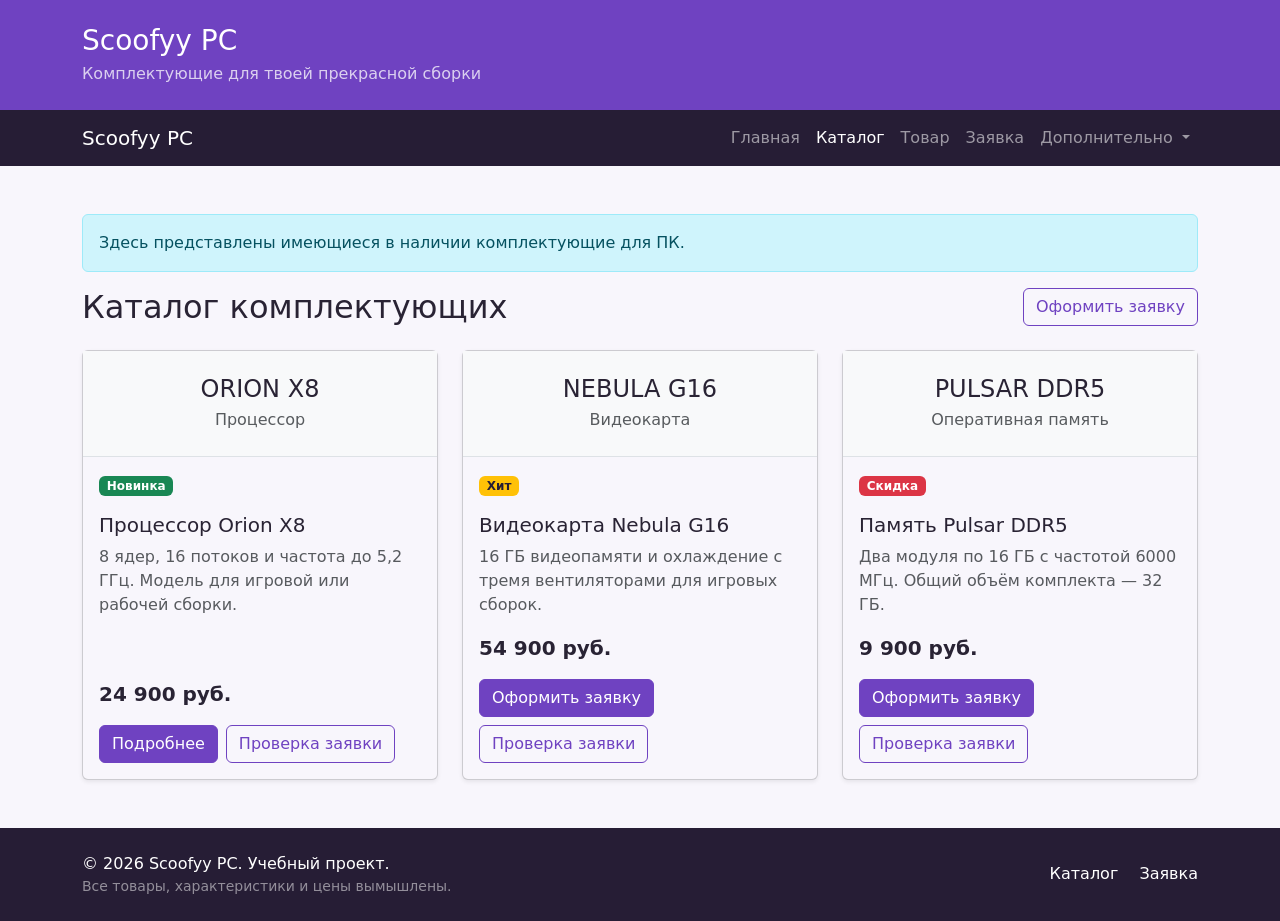
==== catalog.html @ 523357af "feat: complete Bootstrap components pages" ====
<!DOCTYPE html>
<html lang="ru">
<head>
    <meta charset="UTF-8">
    <meta name="viewport" content="width=device-width, initial-scale=1.0">

    <title>Каталог — Scoofyy PC</title>

    <link
        href="https://cdn.jsdelivr.net/npm/bootstrap@5.3.8/dist/css/bootstrap.min.css"
        rel="stylesheet"
    >
    <link rel="stylesheet" href="css/custom.css">
</head>

<body>
    <header class="bg-primary text-white py-4">
        <div class="container">
            <p class="h3 mb-1">Scoofyy PC</p>
            <p class="mb-0 opacity-75">
                Комплектующие для твоей прекрасной сборки
            </p>
        </div>
    </header>

    <nav
        class="navbar navbar-expand-lg navbar-dark bg-dark"
        aria-label="Основная навигация"
    >
        <div class="container">
            <a class="navbar-brand" href="index.html">Scoofyy PC</a>

            <button
                class="navbar-toggler"
                type="button"
                data-bs-toggle="collapse"
                data-bs-target="#mainNavbar"
                aria-controls="mainNavbar"
                aria-expanded="false"
                aria-label="Переключить навигацию"
            >
                <span class="navbar-toggler-icon"></span>
            </button>

            <div class="collapse navbar-collapse" id="mainNavbar">
                <ul class="navbar-nav ms-auto">
                    <li class="nav-item">
                        <a class="nav-link" href="index.html">Главная</a>
                    </li>

                    <li class="nav-item">
                        <a
                            class="nav-link active"
                            aria-current="page"
                            href="catalog.html"
                        >
                            Каталог
                        </a>
                    </li>

                    <li class="nav-item">
                        <a class="nav-link" href="product.html">Товар</a>
                    </li>

                    <li class="nav-item">
                        <a class="nav-link" href="order.html">Заявка</a>
                    </li>

                    <li class="nav-item dropdown">
                        <button
                            class="nav-link dropdown-toggle"
                            type="button"
                            data-bs-toggle="dropdown"
                            aria-expanded="false"
                        >
                            Дополнительно
                        </button>

                        <ul class="dropdown-menu">
                            <li>
                                <a class="dropdown-item" href="catalog.html">
                                    Все товары
                                </a>
                            </li>
                            <li>
                                <a class="dropdown-item" href="order.html">
                                    Оформить заявку
                                </a>
                            </li>
                            <li>
                                <a class="dropdown-item" href="index.html#popular">
                                    Популярные товары
                                </a>
                            </li>
                        </ul>
                    </li>
                </ul>
            </div>
        </div>
    </nav>

    <main class="container my-5">
        <div class="alert alert-info" role="alert">
            Здесь представлены имеющиеся в наличии комплектующие для ПК.
        </div>

        <div class="d-flex flex-wrap justify-content-between align-items-center gap-3 mb-4">
            <h1 class="h2 mb-0">Каталог комплектующих</h1>

            <a class="btn btn-outline-primary" href="order.html">
                Оформить заявку
            </a>
        </div>

        <div class="row g-4">
            <div class="col-12 col-md-6 col-lg-4">
                <article class="card h-100 shadow-sm">
                    <div class="bg-light border-bottom p-4 text-center">
                        <p class="h4 mb-1">ORION X8</p>
                        <p class="text-muted mb-0">Процессор</p>
                    </div>

                    <div class="card-body d-flex flex-column">
                        <div class="mb-3">
                            <span class="badge bg-success">Новинка</span>
                        </div>

                        <h2 class="card-title h5">Процессор Orion X8</h2>

                        <p class="card-text text-muted">
                            8 ядер, 16 потоков и частота до 5,2 ГГц.
                            Модель для игровой или рабочей сборки.
                        </p>

                        <p class="fw-bold fs-5 mt-auto">24 900 руб.</p>

                        <div class="d-flex flex-wrap gap-2">
                            <a class="btn btn-primary" href="product.html">
                                Подробнее
                            </a>

                            <button
                                class="btn btn-outline-primary"
                                type="button"
                                data-bs-toggle="modal"
                                data-bs-target="#orderModal"
                            >
                                Проверка заявки
                            </button>
                        </div>
                    </div>
                </article>
            </div>

            <div class="col-12 col-md-6 col-lg-4">
                <article class="card h-100 shadow-sm">
                    <div class="bg-light border-bottom p-4 text-center">
                        <p class="h4 mb-1">NEBULA G16</p>
                        <p class="text-muted mb-0">Видеокарта</p>
                    </div>

                    <div class="card-body d-flex flex-column">
                        <div class="mb-3">
                            <span class="badge bg-warning text-dark">Хит</span>
                        </div>

                        <h2 class="card-title h5">Видеокарта Nebula G16</h2>

                        <p class="card-text text-muted">
                            16 ГБ видеопамяти и охлаждение с тремя
                            вентиляторами для игровых сборок.
                        </p>

                        <p class="fw-bold fs-5 mt-auto">54 900 руб.</p>

                        <div class="d-flex flex-wrap gap-2">
                            <a class="btn btn-primary" href="order.html">
                                Оформить заявку
                            </a>

                            <button
                                class="btn btn-outline-primary"
                                type="button"
                                data-bs-toggle="modal"
                                data-bs-target="#orderModal"
                            >
                                Проверка заявки
                            </button>
                        </div>
                    </div>
                </article>
            </div>

            <div class="col-12 col-md-6 col-lg-4">
                <article class="card h-100 shadow-sm">
                    <div class="bg-light border-bottom p-4 text-center">
                        <p class="h4 mb-1">PULSAR DDR5</p>
                        <p class="text-muted mb-0">Оперативная память</p>
                    </div>

                    <div class="card-body d-flex flex-column">
                        <div class="mb-3">
                            <span class="badge bg-danger">Скидка</span>
                        </div>

                        <h2 class="card-title h5">Память Pulsar DDR5</h2>

                        <p class="card-text text-muted">
                            Два модуля по 16 ГБ с частотой 6000 МГц.
                            Общий объём комплекта — 32 ГБ.
                        </p>

                        <p class="fw-bold fs-5 mt-auto">9 900 руб.</p>

                        <div class="d-flex flex-wrap gap-2">
                            <a class="btn btn-primary" href="order.html">
                                Оформить заявку
                            </a>

                            <button
                                class="btn btn-outline-primary"
                                type="button"
                                data-bs-toggle="modal"
                                data-bs-target="#orderModal"
                            >
                                Проверка заявки
                            </button>
                        </div>
                    </div>
                </article>
            </div>
        </div>
    </main>

    <footer class="bg-dark text-white py-4 mt-5">
        <div class="container">
            <div class="row align-items-center g-3">
                <div class="col-12 col-md-8">
                    <p class="mb-0">
                        &copy; 2026 Scoofyy PC. Учебный проект.
                    </p>
                    <p class="small mb-0 text-white-50">
                        Все товары, характеристики и цены вымышлены.
                    </p>
                </div>

                <div class="col-12 col-md-4 text-md-end">
                    <a
                        class="text-white text-decoration-none me-3"
                        href="catalog.html"
                    >
                        Каталог
                    </a>
                    <a class="text-white text-decoration-none" href="order.html">
                        Заявка
                    </a>
                </div>
            </div>
        </div>
    </footer>

    <div
        class="modal fade"
        id="orderModal"
        tabindex="-1"
        aria-labelledby="orderModalLabel"
        aria-hidden="true"
    >
        <div class="modal-dialog modal-dialog-centered modal-dialog-scrollable">
            <div class="modal-content">
                <div class="modal-header">
                    <h2 class="modal-title h5" id="orderModalLabel">
                        Проверка заявки
                    </h2>

                    <button
                        class="btn-close"
                        type="button"
                        data-bs-dismiss="modal"
                        aria-label="Закрыть"
                    ></button>
                </div>

                <div class="modal-body">
                    <p class="text-muted">
                        Заполни поля и нажми «Проверить данные».
                        Форма проверяет заполнение, но не отправляет заявку.
                        Поля со звёздочкой обязательны.
                    </p>

                    <form
                        id="quickOrderForm"
                        onsubmit="event.preventDefault(); document.getElementById('quickOrderMessage').hidden = false;"
                        oninput="document.getElementById('quickOrderMessage').hidden = true;"
                        onreset="document.getElementById('quickOrderMessage').hidden = true;"
                    >
                        <div class="mb-3">
                            <label class="form-label" for="modal-name">
                                Имя *
                            </label>

                            <input
                                class="form-control"
                                id="modal-name"
                                name="name"
                                type="text"
                                minlength="2"
                                autocomplete="given-name"
                                placeholder="Например, Алексей"
                                required
                            >
                        </div>

                        <div class="mb-3">
                            <label class="form-label" for="modal-phone">
                                Телефон *
                            </label>

                            <div class="input-group">
                                <span class="input-group-text">+7</span>

                                <input
                                    class="form-control"
                                    id="modal-phone"
                                    name="phone"
                                    type="tel"
                                    inputmode="numeric"
                                    placeholder="9001234567"
                                    pattern="[0-9]{10}"
                                    aria-describedby="modalPhoneHelp"
                                    required
                                >
                            </div>

                            <div class="form-text" id="modalPhoneHelp">
                                10 цифр после +7, без пробелов и скобок.
                            </div>
                        </div>

                        <div class="mb-3">
                            <label class="form-label" for="modal-product">
                                Товар *
                            </label>

                            <select
                                class="form-select"
                                id="modal-product"
                                name="product"
                                required
                            >
                                <option value="">Выберите товар</option>
                                <option value="orion-x8">
                                    Процессор Orion X8
                                </option>
                                <option value="nebula-g16">
                                    Видеокарта Nebula G16
                                </option>
                                <option value="pulsar-ddr5">
                                    Память Pulsar DDR5
                                </option>
                            </select>
                        </div>

                        <div class="form-check mb-3">
                            <input
                                class="form-check-input"
                                id="modal-agree"
                                name="agreement"
                                type="checkbox"
                                required
                            >

                            <label class="form-check-label" for="modal-agree">
                                Согласен на обработку данных *
                            </label>
                        </div>

                        <div
                            class="alert alert-success mb-0"
                            id="quickOrderMessage"
                            role="alert"
                            hidden
                        >
                            Проверка пройдена успешно: поля заполнены корректно.
                        </div>
                    </form>
                </div>

                <div class="modal-footer">
                    <button
                        class="btn btn-secondary"
                        type="button"
                        data-bs-dismiss="modal"
                    >
                        Закрыть
                    </button>

                    <button
                        class="btn btn-primary"
                        type="submit"
                        form="quickOrderForm"
                    >
                        Проверить данные
                    </button>
                </div>
            </div>
        </div>
    </div>

    <script
        src="https://cdn.jsdelivr.net/npm/bootstrap@5.3.8/dist/js/bootstrap.bundle.min.js"
    ></script>
</body>
</html>
---- css/custom.css ----
/* Основные цвета Bootstrap */
:root {
    --bs-primary: #6f42c1;
    --bs-primary-rgb: 111, 66, 193;

    --bs-link-color: #6f42c1;
    --bs-link-color-rgb: 111, 66, 193;

    --bs-link-hover-color: #59359a;
    --bs-link-hover-color-rgb: 89, 53, 154;

    --bs-body-color: #292334;
    --bs-body-bg: #f8f6fc;

    --bs-dark-rgb: 38, 29, 53;
}

/* Общие настройки страницы */
body {
    min-height: 100vh;
}

/* Промоблок рядом с главным заголовком */
.placeholder-box {
    min-height: 240px;
}

/* Основные кнопки */
.btn-primary {
    --bs-btn-color: #ffffff;
    --bs-btn-bg: #6f42c1;
    --bs-btn-border-color: #6f42c1;

    --bs-btn-hover-color: #ffffff;
    --bs-btn-hover-bg: #59359a;
    --bs-btn-hover-border-color: #59359a;

    --bs-btn-focus-shadow-rgb: 111, 66, 193;

    --bs-btn-active-color: #ffffff;
    --bs-btn-active-bg: #4b2d82;
    --bs-btn-active-border-color: #4b2d82;

    --bs-btn-disabled-color: #ffffff;
    --bs-btn-disabled-bg: #6f42c1;
    --bs-btn-disabled-border-color: #6f42c1;
}

/* Кнопки с контуром */
.btn-outline-primary {
    --bs-btn-color: #6f42c1;
    --bs-btn-border-color: #6f42c1;

    --bs-btn-hover-color: #ffffff;
    --bs-btn-hover-bg: #6f42c1;
    --bs-btn-hover-border-color: #6f42c1;

    --bs-btn-focus-shadow-rgb: 111, 66, 193;

    --bs-btn-active-color: #ffffff;
    --bs-btn-active-bg: #59359a;
    --bs-btn-active-border-color: #59359a;

    --bs-btn-disabled-color: #6f42c1;
    --bs-btn-disabled-border-color: #6f42c1;
}
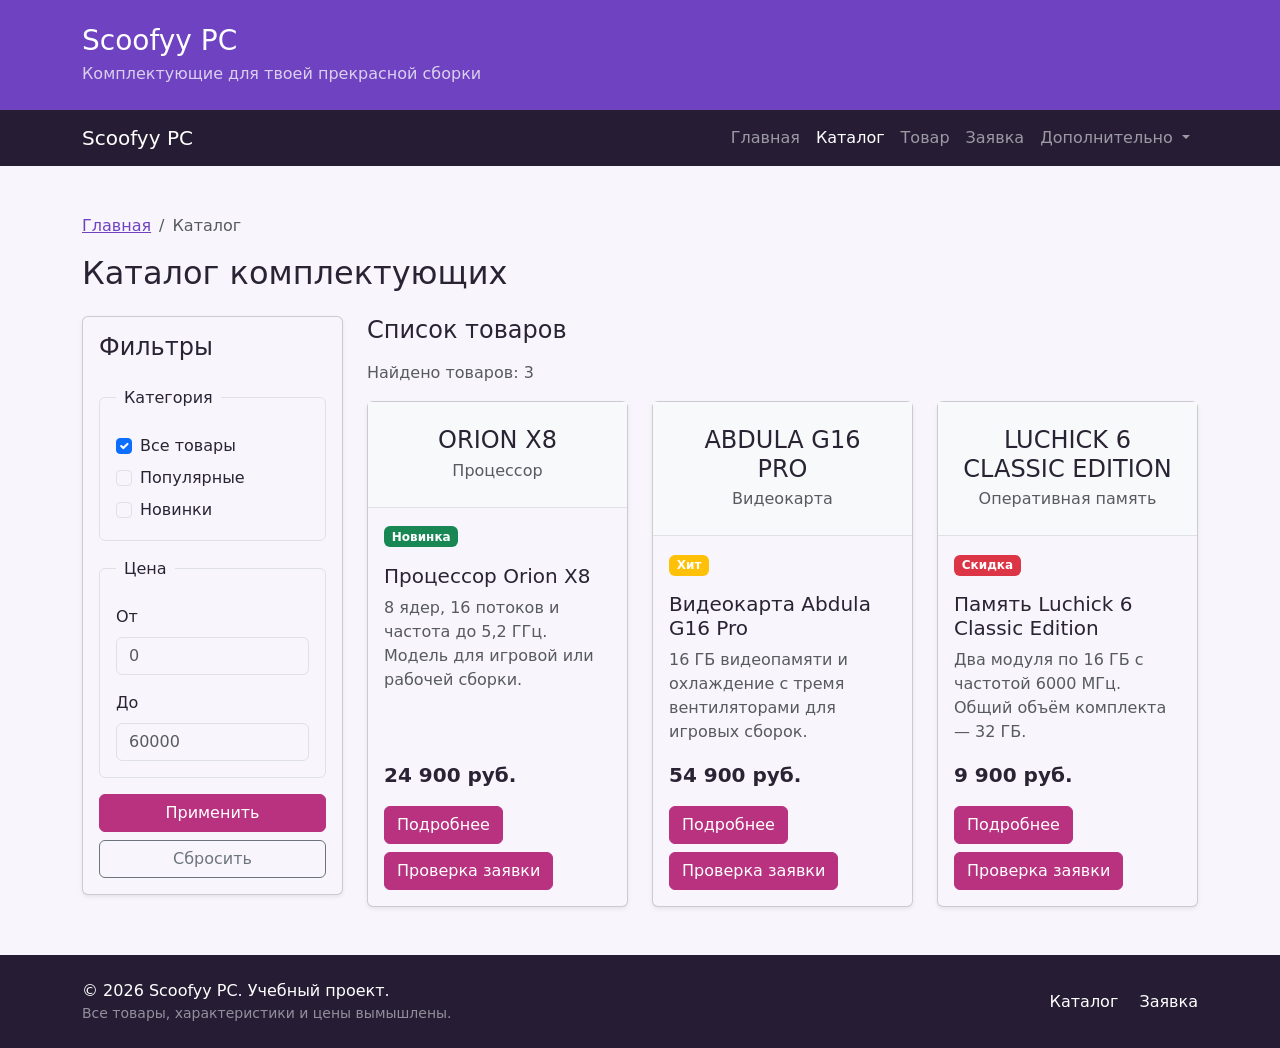
==== commit 5758f999: "feat: add changes and new website pages" ====
--- a/catalog.html
+++ b/catalog.html
@@ -100,135 +100,324 @@
     </nav>
 
     <main class="container my-5">
-        <div class="alert alert-info" role="alert">
-            Здесь представлены имеющиеся в наличии комплектующие для ПК.
-        </div>
-
-        <div class="d-flex flex-wrap justify-content-between align-items-center gap-3 mb-4">
-            <h1 class="h2 mb-0">Каталог комплектующих</h1>
-
-            <a class="btn btn-outline-primary" href="order.html">
-                Оформить заявку
-            </a>
-        </div>
+        <nav aria-label="Хлебные крошки">
+            <ol class="breadcrumb">
+                <li class="breadcrumb-item">
+                    <a href="index.html">Главная</a>
+                </li>
+
+                <li class="breadcrumb-item active" aria-current="page">
+                    Каталог
+                </li>
+            </ol>
+        </nav>
+
+        <h1 class="h2 mb-4">Каталог комплектующих</h1>
 
         <div class="row g-4">
-            <div class="col-12 col-md-6 col-lg-4">
-                <article class="card h-100 shadow-sm">
-                    <div class="bg-light border-bottom p-4 text-center">
-                        <p class="h4 mb-1">ORION X8</p>
-                        <p class="text-muted mb-0">Процессор</p>
+            <aside class="col-12 col-lg-3" aria-labelledby="filtersTitle">
+                <div class="card shadow-sm">
+                    <div class="card-body">
+                        <h2 class="h4 mb-4" id="filtersTitle">
+                            Фильтры
+                        </h2>
+
+                        <form id="filtersForm">
+                            <fieldset class="border rounded p-3 mb-3">
+                                <legend class="float-none w-auto fs-6 px-2">
+                                    Категория
+                                </legend>
+
+                                <div class="form-check mb-2">
+                                    <input
+                                        class="form-check-input"
+                                        id="filter-all"
+                                        name="category"
+                                        type="checkbox"
+                                        value="all"
+                                        checked
+                                    >
+
+                                    <label class="form-check-label" for="filter-all">
+                                        Все товары
+                                    </label>
+                                </div>
+
+                                <div class="form-check mb-2">
+                                    <input
+                                        class="form-check-input"
+                                        id="filter-popular"
+                                        name="category"
+                                        type="checkbox"
+                                        value="popular"
+                                    >
+
+                                    <label
+                                        class="form-check-label"
+                                        for="filter-popular"
+                                    >
+                                        Популярные
+                                    </label>
+                                </div>
+
+                                <div class="form-check">
+                                    <input
+                                        class="form-check-input"
+                                        id="filter-new"
+                                        name="category"
+                                        type="checkbox"
+                                        value="new"
+                                    >
+
+                                    <label class="form-check-label" for="filter-new">
+                                        Новинки
+                                    </label>
+                                </div>
+                            </fieldset>
+
+                            <fieldset class="border rounded p-3 mb-3">
+                                <legend class="float-none w-auto fs-6 px-2">
+                                    Цена
+                                </legend>
+
+                                <div class="mb-3">
+                                    <label class="form-label" for="price-from">
+                                        От
+                                    </label>
+
+                                    <input
+                                        class="form-control"
+                                        id="price-from"
+                                        name="price-from"
+                                        type="number"
+                                        min="0"
+                                        step="1"
+                                        placeholder="0"
+                                    >
+                                </div>
+
+                                <div>
+                                    <label class="form-label" for="price-to">
+                                        До
+                                    </label>
+
+                                    <input
+                                        class="form-control"
+                                        id="price-to"
+                                        name="price-to"
+                                        type="number"
+                                        min="0"
+                                        step="1"
+                                        placeholder="60000"
+                                    >
+                                </div>
+                            </fieldset>
+
+                            <div
+                                class="alert alert-danger"
+                                id="filterError"
+                                role="alert"
+                                hidden
+                            >
+                                Цена «От» не должна быть больше цены «До».
+                            </div>
+
+                            <div class="d-grid gap-2">
+                                <button class="btn btn-pink" type="submit">
+                                    Применить
+                                </button>
+
+                                <button
+                                    class="btn btn-outline-secondary"
+                                    type="reset"
+                                >
+                                    Сбросить
+                                </button>
+                            </div>
+                        </form>
                     </div>
-
-                    <div class="card-body d-flex flex-column">
-                        <div class="mb-3">
-                            <span class="badge bg-success">Новинка</span>
-                        </div>
-
-                        <h2 class="card-title h5">Процессор Orion X8</h2>
-
-                        <p class="card-text text-muted">
-                            8 ядер, 16 потоков и частота до 5,2 ГГц.
-                            Модель для игровой или рабочей сборки.
-                        </p>
-
-                        <p class="fw-bold fs-5 mt-auto">24 900 руб.</p>
-
-                        <div class="d-flex flex-wrap gap-2">
-                            <a class="btn btn-primary" href="product.html">
-                                Подробнее
-                            </a>
-
-                            <button
-                                class="btn btn-outline-primary"
-                                type="button"
-                                data-bs-toggle="modal"
-                                data-bs-target="#orderModal"
-                            >
-                                Проверка заявки
-                            </button>
-                        </div>
+                </div>
+            </aside>
+
+            <section class="col-12 col-lg-9" aria-labelledby="productsTitle">
+                <h2 class="h4 mb-3" id="productsTitle">
+                    Список товаров
+                </h2>
+
+                <p class="text-muted" id="productsCount" aria-live="polite">
+                    Найдено товаров: 3
+                </p>
+
+                <div class="row g-4">
+                    <div
+                        class="col-12 col-md-6 col-xl-4"
+                        data-product-card
+                        data-price="24900"
+                        data-categories="new"
+                    >
+                        <article class="card h-100 shadow-sm">
+                            <div class="bg-light border-bottom p-4 text-center">
+                                <p class="h4 mb-1">ORION X8</p>
+                                <p class="text-muted mb-0">Процессор</p>
+                            </div>
+
+                            <div class="card-body d-flex flex-column">
+                                <div class="mb-3">
+                                    <span class="badge bg-success">
+                                        Новинка
+                                    </span>
+                                </div>
+
+                                <h3 class="card-title h5">
+                                    Процессор Orion X8
+                                </h3>
+
+                                <p class="card-text text-muted">
+                                    8 ядер, 16 потоков и частота до 5,2 ГГц.
+                                    Модель для игровой или рабочей сборки.
+                                </p>
+
+                                <p class="fw-bold fs-5 mt-auto">
+                                    24 900 руб.
+                                </p>
+
+                                <div class="d-flex flex-wrap gap-2">
+                                    <a class="btn btn-pink" href="product.html">
+                                        Подробнее
+                                    </a>
+
+                                    <button
+                                        class="btn btn-pink"
+                                        type="button"
+                                        data-bs-toggle="modal"
+                                        data-bs-target="#orderModal"
+                                    >
+                                        Проверка заявки
+                                    </button>
+                                </div>
+                            </div>
+                        </article>
                     </div>
-                </article>
-            </div>
-
-            <div class="col-12 col-md-6 col-lg-4">
-                <article class="card h-100 shadow-sm">
-                    <div class="bg-light border-bottom p-4 text-center">
-                        <p class="h4 mb-1">NEBULA G16</p>
-                        <p class="text-muted mb-0">Видеокарта</p>
+
+                    <div
+                        class="col-12 col-md-6 col-xl-4"
+                        data-product-card
+                        data-price="54900"
+                        data-categories="popular"
+                    >
+                        <article class="card h-100 shadow-sm">
+                            <div class="bg-light border-bottom p-4 text-center">
+                                <p class="h4 mb-1">ABDULA G16 PRO</p>
+                                <p class="text-muted mb-0">Видеокарта</p>
+                            </div>
+
+                            <div class="card-body d-flex flex-column">
+                                <div class="mb-3">
+                                    <span class="badge bg-warning text-white">
+                                        Хит
+                                    </span>
+                                </div>
+
+                                <h3 class="card-title h5">
+                                    Видеокарта Abdula G16 Pro
+                                </h3>
+
+                                <p class="card-text text-muted">
+                                    16 ГБ видеопамяти и охлаждение с тремя
+                                    вентиляторами для игровых сборок.
+                                </p>
+
+                                <p class="fw-bold fs-5 mt-auto">
+                                    54 900 руб.
+                                </p>
+
+                                <div class="d-flex flex-wrap gap-2">
+                                    <a
+                                        class="btn btn-pink"
+                                        href="product-abdula.html"
+                                    >
+                                        Подробнее
+                                    </a>
+
+                                    <button
+                                        class="btn btn-pink"
+                                        type="button"
+                                        data-bs-toggle="modal"
+                                        data-bs-target="#orderModal"
+                                    >
+                                        Проверка заявки
+                                    </button>
+                                </div>
+                            </div>
+                        </article>
                     </div>
 
-                    <div class="card-body d-flex flex-column">
-                        <div class="mb-3">
-                            <span class="badge bg-warning text-dark">Хит</span>
-                        </div>
-
-                        <h2 class="card-title h5">Видеокарта Nebula G16</h2>
-
-                        <p class="card-text text-muted">
-                            16 ГБ видеопамяти и охлаждение с тремя
-                            вентиляторами для игровых сборок.
-                        </p>
-
-                        <p class="fw-bold fs-5 mt-auto">54 900 руб.</p>
-
-                        <div class="d-flex flex-wrap gap-2">
-                            <a class="btn btn-primary" href="order.html">
-                                Оформить заявку
-                            </a>
-
-                            <button
-                                class="btn btn-outline-primary"
-                                type="button"
-                                data-bs-toggle="modal"
-                                data-bs-target="#orderModal"
-                            >
-                                Проверка заявки
-                            </button>
-                        </div>
+                    <div
+                        class="col-12 col-md-6 col-xl-4"
+                        data-product-card
+                        data-price="9900"
+                        data-categories="discount"
+                    >
+                        <article class="card h-100 shadow-sm">
+                            <div class="bg-light border-bottom p-4 text-center">
+                                <p class="h4 mb-1">
+                                    LUCHICK 6 CLASSIC EDITION
+                                </p>
+                                <p class="text-muted mb-0">Оперативная память</p>
+                            </div>
+
+                            <div class="card-body d-flex flex-column">
+                                <div class="mb-3">
+                                    <span class="badge bg-danger">
+                                        Скидка
+                                    </span>
+                                </div>
+
+                                <h3 class="card-title h5">
+                                    Память Luchick 6 Classic Edition
+                                </h3>
+
+                                <p class="card-text text-muted">
+                                    Два модуля по 16 ГБ с частотой 6000 МГц.
+                                    Общий объём комплекта — 32 ГБ.
+                                </p>
+
+                                <p class="fw-bold fs-5 mt-auto">
+                                    9 900 руб.
+                                </p>
+
+                                <div class="d-flex flex-wrap gap-2">
+                                    <a
+                                        class="btn btn-pink"
+                                        href="product-luchick.html"
+                                    >
+                                        Подробнее
+                                    </a>
+
+                                    <button
+                                        class="btn btn-pink"
+                                        type="button"
+                                        data-bs-toggle="modal"
+                                        data-bs-target="#orderModal"
+                                    >
+                                        Проверка заявки
+                                    </button>
+                                </div>
+                            </div>
+                        </article>
                     </div>
-                </article>
-            </div>
-
-            <div class="col-12 col-md-6 col-lg-4">
-                <article class="card h-100 shadow-sm">
-                    <div class="bg-light border-bottom p-4 text-center">
-                        <p class="h4 mb-1">PULSAR DDR5</p>
-                        <p class="text-muted mb-0">Оперативная память</p>
-                    </div>
-
-                    <div class="card-body d-flex flex-column">
-                        <div class="mb-3">
-                            <span class="badge bg-danger">Скидка</span>
-                        </div>
-
-                        <h2 class="card-title h5">Память Pulsar DDR5</h2>
-
-                        <p class="card-text text-muted">
-                            Два модуля по 16 ГБ с частотой 6000 МГц.
-                            Общий объём комплекта — 32 ГБ.
-                        </p>
-
-                        <p class="fw-bold fs-5 mt-auto">9 900 руб.</p>
-
-                        <div class="d-flex flex-wrap gap-2">
-                            <a class="btn btn-primary" href="order.html">
-                                Оформить заявку
-                            </a>
-
-                            <button
-                                class="btn btn-outline-primary"
-                                type="button"
-                                data-bs-toggle="modal"
-                                data-bs-target="#orderModal"
-                            >
-                                Проверка заявки
-                            </button>
-                        </div>
-                    </div>
-                </article>
-            </div>
+                </div>
+
+                <div
+                    class="alert alert-info mt-3"
+                    id="emptyResults"
+                    role="status"
+                    hidden
+                >
+                    По выбранным параметрам товары не найдены.
+                    Измени фильтры или нажми «Сбросить».
+                </div>
+            </section>
         </div>
     </main>
 
@@ -296,7 +485,7 @@
                     >
                         <div class="mb-3">
                             <label class="form-label" for="modal-name">
-                                Имя *
+                                Имя и фамилия *
                             </label>
 
                             <input
@@ -304,9 +493,11 @@
                                 id="modal-name"
                                 name="name"
                                 type="text"
-                                minlength="2"
-                                autocomplete="given-name"
-                                placeholder="Например, Алексей"
+                                minlength="3"
+                                autocomplete="name"
+                                placeholder="Иван Иванов"
+                                pattern="\s*\S+(\s+\S+)+\s*"
+                                title="Введите имя и фамилию через пробел"
                                 required
                             >
                         </div>
@@ -352,11 +543,11 @@
                                 <option value="orion-x8">
                                     Процессор Orion X8
                                 </option>
-                                <option value="nebula-g16">
-                                    Видеокарта Nebula G16
+                                <option value="abdula-g16-pro">
+                                    Видеокарта Abdula G16 Pro
                                 </option>
-                                <option value="pulsar-ddr5">
-                                    Память Pulsar DDR5
+                                <option value="luchick-6-classic-edition">
+                                    Память Luchick 6 Classic Edition
                                 </option>
                             </select>
                         </div>
@@ -396,7 +587,7 @@
                     </button>
 
                     <button
-                        class="btn btn-primary"
+                        class="btn btn-pink"
                         type="submit"
                         form="quickOrderForm"
                     >
@@ -407,8 +598,7 @@
         </div>
     </div>
 
-    <script
-        src="https://cdn.jsdelivr.net/npm/bootstrap@5.3.8/dist/js/bootstrap.bundle.min.js"
-    ></script>
+    <script src="https://cdn.jsdelivr.net/npm/bootstrap@5.3.8/dist/js/bootstrap.bundle.min.js"></script>
+    <script src="js/catalog.js"></script>
 </body>
 </html>
--- a/css/custom.css
+++ b/css/custom.css
@@ -63,4 +63,46 @@
 
     --bs-btn-disabled-color: #6f42c1;
     --bs-btn-disabled-border-color: #6f42c1;
+}
+
+/* Добавление розовой кнопки */
+.btn-pink {
+    --bs-btn-color: #ffffff;
+    --bs-btn-bg: #b83280;
+    --bs-btn-border-color: #b83280;
+
+    --bs-btn-hover-color: #ffffff;
+    --bs-btn-hover-bg: #972969;
+    --bs-btn-hover-border-color: #972969;
+
+    --bs-btn-active-color: #ffffff;
+    --bs-btn-active-bg: #7b2256;
+    --bs-btn-active-border-color: #7b2256;
+
+    --bs-btn-focus-shadow-rgb: 184, 50, 128;
+
+    --bs-btn-disabled-color: #ffffff;
+    --bs-btn-disabled-bg: #b83280;
+    --bs-btn-disabled-border-color: #b83280;
+}
+
+/* Добавление оранжевой кнопки */
+.btn-orange {
+    --bs-btn-color: #ffffff;
+    --bs-btn-bg: #ff9800;
+    --bs-btn-border-color: #ff9800;
+
+    --bs-btn-hover-color: #ffffff;
+    --bs-btn-hover-bg: #ed8900;
+    --bs-btn-hover-border-color: #ed8900;
+
+    --bs-btn-active-color: #ffffff;
+    --bs-btn-active-bg: #db7e00;
+    --bs-btn-active-border-color: #db7e00;
+
+    --bs-btn-focus-shadow-rgb: 255, 152, 0;
+
+    --bs-btn-disabled-color: #ffffff;
+    --bs-btn-disabled-bg: #ff9800;
+    --bs-btn-disabled-border-color: #ff9800;
 }
